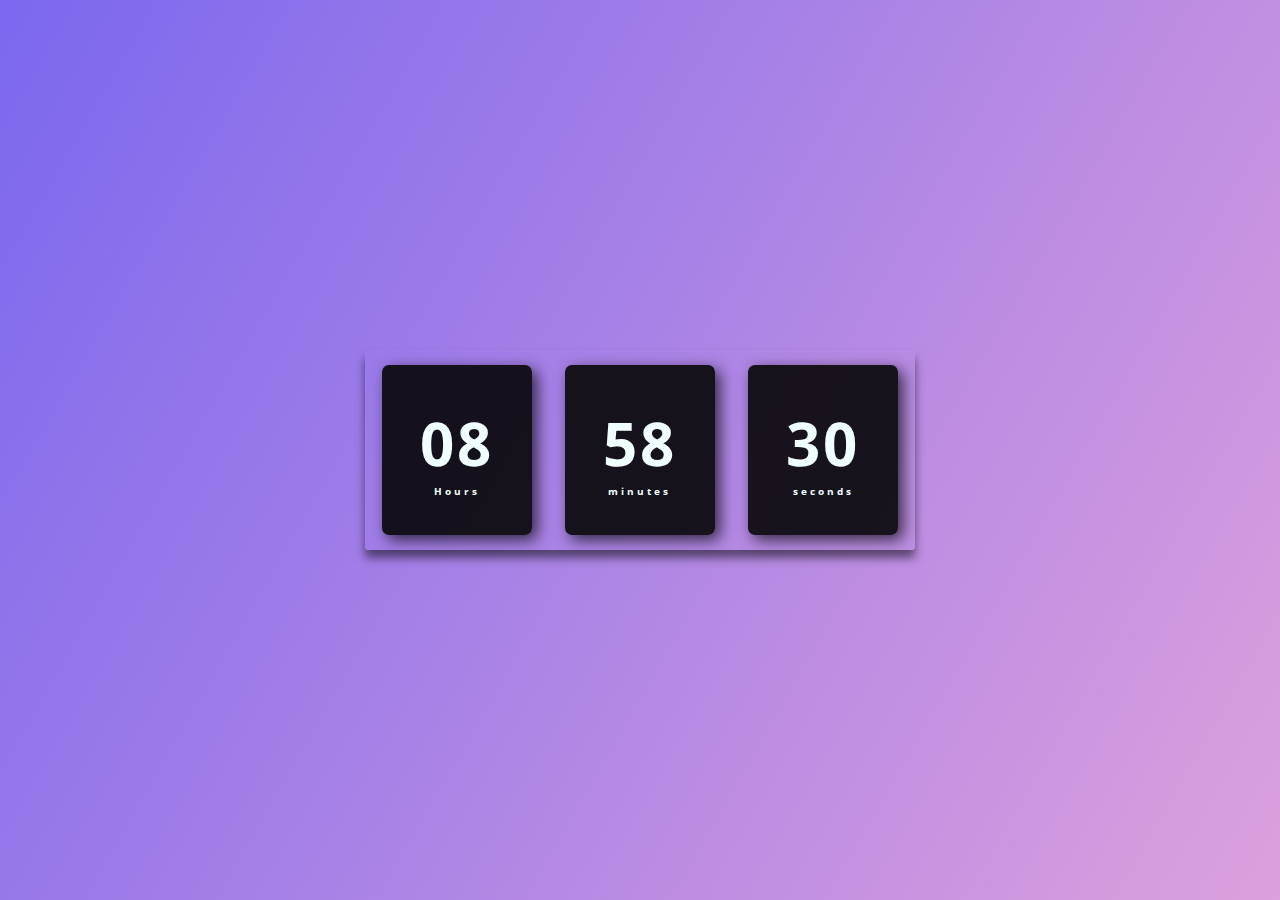
==== assets/index.html @ 4fc6fa07 "digital watch" ====
<!DOCTYPE html>
<html lang="en">
<head>
    <meta charset="UTF-8">
    <meta http-equiv="X-UA-Compatible" content="IE=edge">
    <meta name="viewport" content="width=device-width, initial-scale=1.0">
    <link rel="stylesheet" href="/assets/style.css">
    <title>Digital Clock</title>
</head>

<body>
    <div class="relogio">
    <div> 
        <span id="horas"> 00 </span>
        <span class="tempo"> Hours </span>
    </div>

        <div>
            <span id="minutos"> 00 </span>
            <span class="tempo"> minutes </span> 
        </div>

        <div>
            <span id="segundos"> 00 </span>
            <span class="tempo"> seconds </span> 
    </div>
    </div>

 <script src="/assets/script.js"></script>

</body>
</html>
---- assets/style.css ----
@import url('https://fonts.googleapis.com/css2?family=Open+Sans:wght@300&display=swap');
* {
    margin: 0;
    padding: 0;
    font-family: 'Open Sans', sans-serif;
}

body {
    height: 100vh;
    background: linear-gradient(120deg, #7B68EE, #DDA0DD);
    display: flex;
    align-items: center;
    justify-content: center;
}

.relogio {
    display:flex; 
    align-items: center;
    justify-content: space-around;
    height: 200px;
    width: 550px;
    background: transparent;
    border-radius: 3px;
    box-shadow: 0px 8px 10px rgba(0, 0, 0, .5);
}

.relogio div{
    height: 170px;
    width: 150px;
    display: flex;
    flex-direction: column;
    align-items: center;
    justify-content: center;
    color: azure;
    background: rgba(5, 5, 5, .9);
    box-shadow: 5px 5px 15px rgba(0, 0, 0, .7);
    border-radius: 7px;
    letter-spacing: 3px;
}

.relogio span{
    font-weight: bolder;
    font-size: 60px;
}

.relogio span.tempo{
font-size: 10px;
}
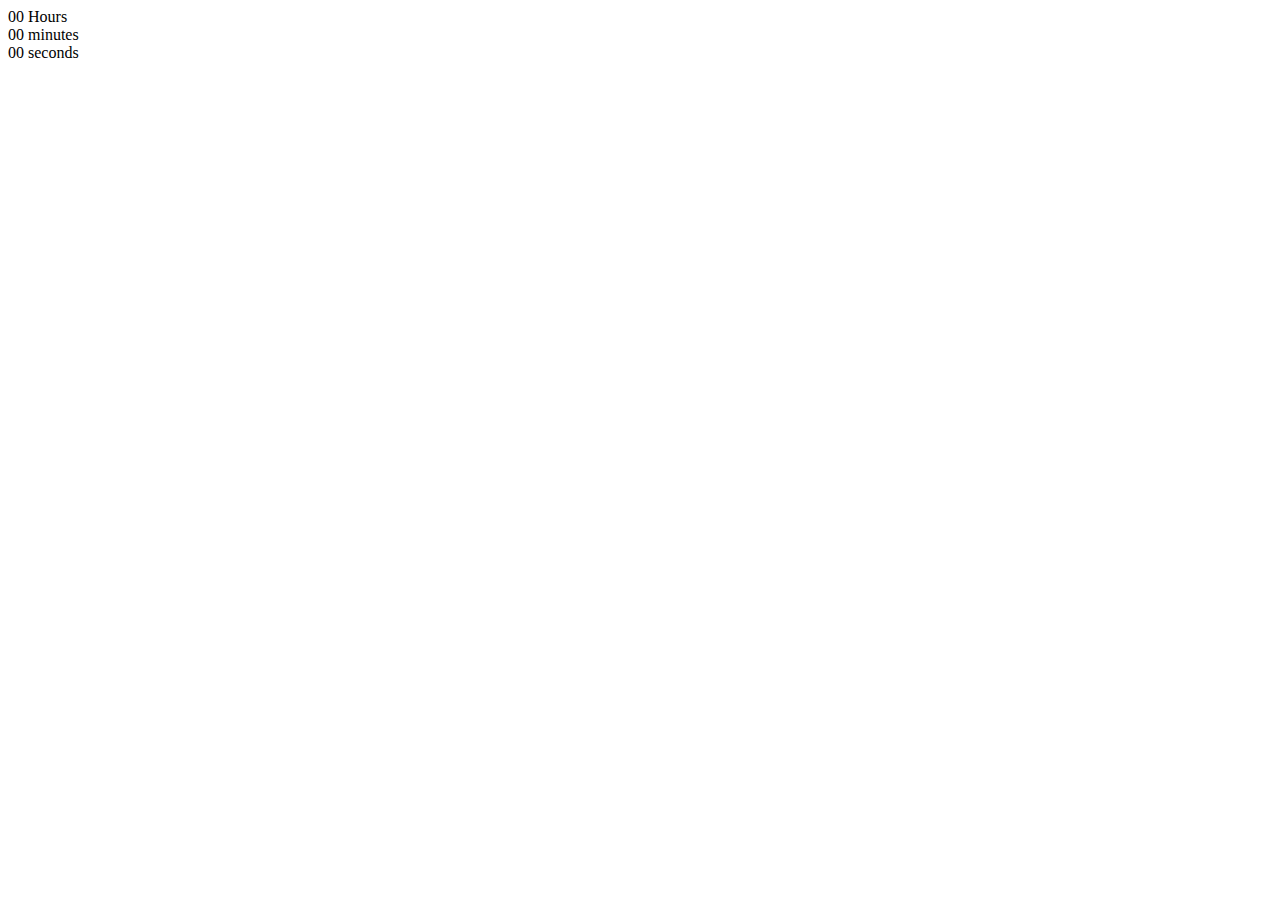
==== commit c8d07058: "Update index.html" ====
--- a/assets/index.html
+++ b/assets/index.html
@@ -4,7 +4,7 @@
     <meta charset="UTF-8">
     <meta http-equiv="X-UA-Compatible" content="IE=edge">
     <meta name="viewport" content="width=device-width, initial-scale=1.0">
-    <link rel="stylesheet" href="/assets/style.css">
+    <link rel="stylesheet" href="assets/style.css">
     <title>Digital Clock</title>
 </head>
 
@@ -26,7 +26,7 @@
     </div>
     </div>
 
- <script src="/assets/script.js"></script>
+ <script src="assets/script.js"></script>
 
 </body>
-</html>+</html>
